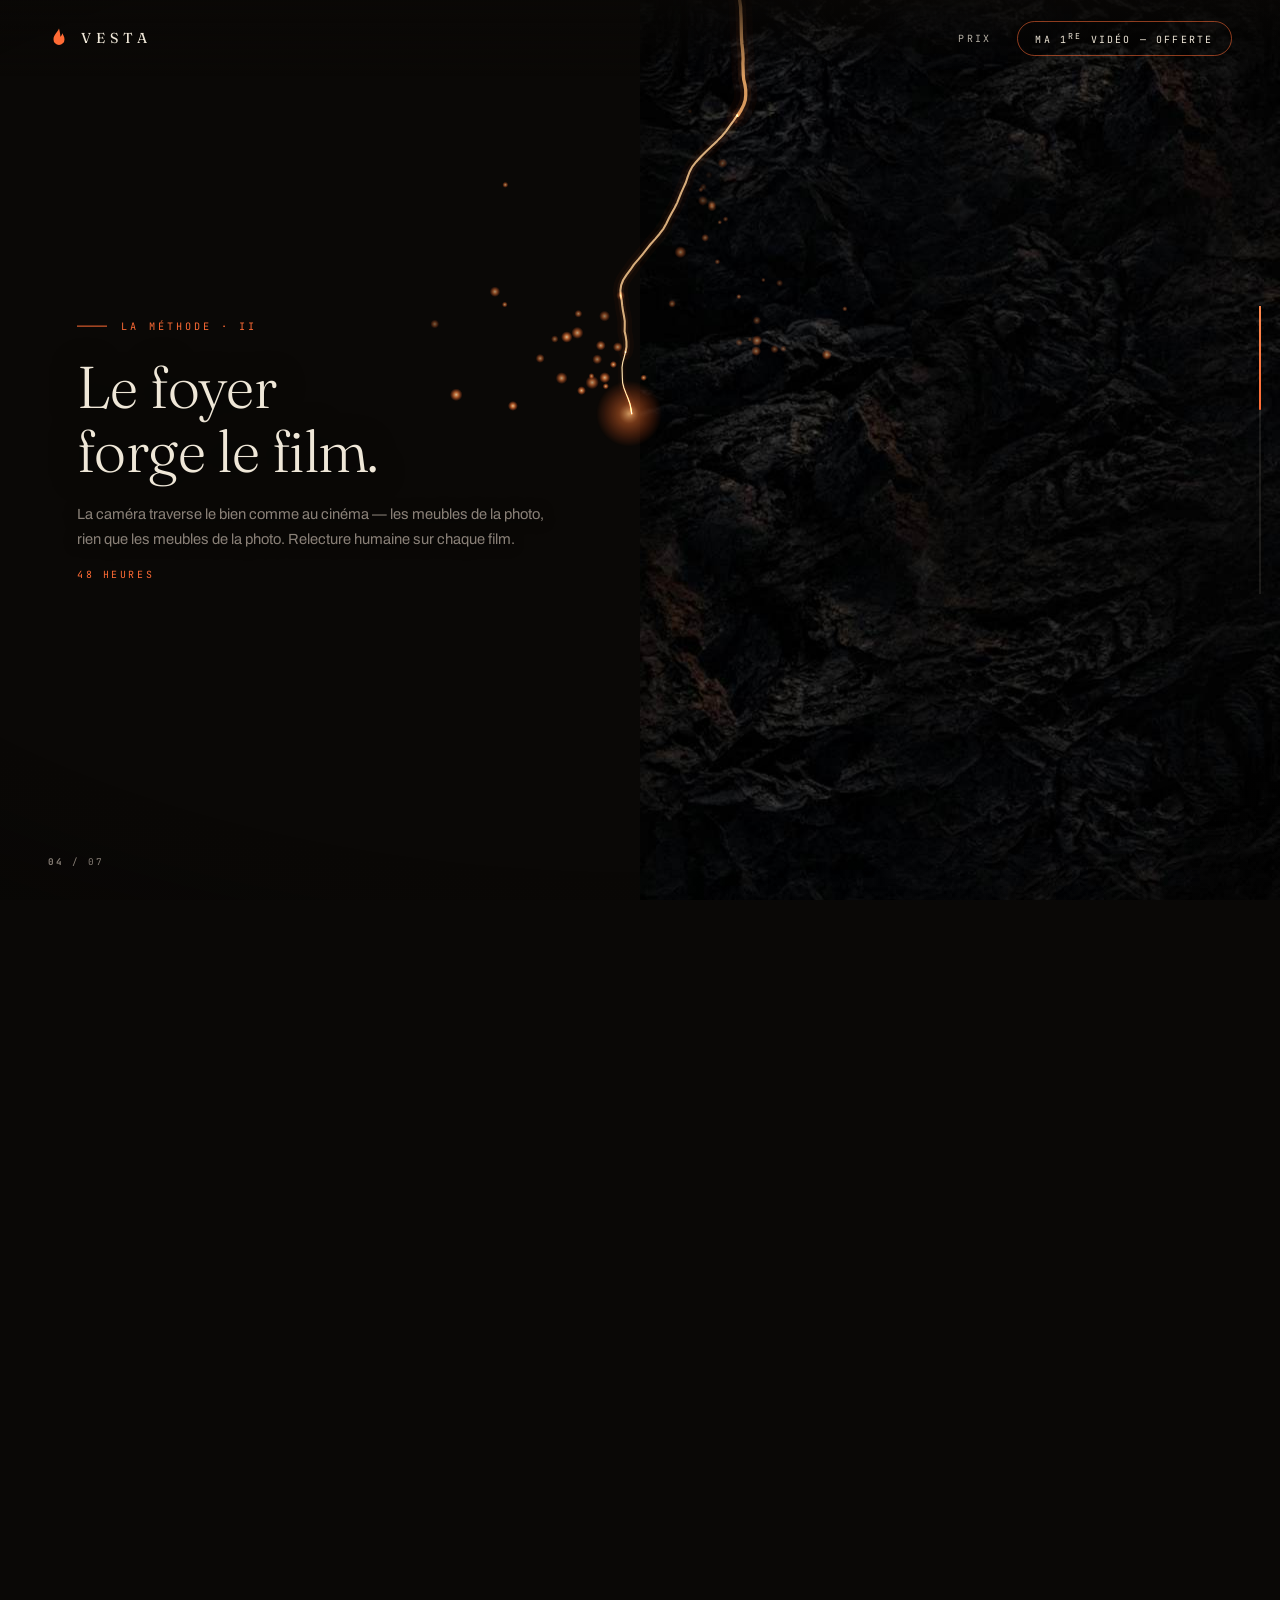
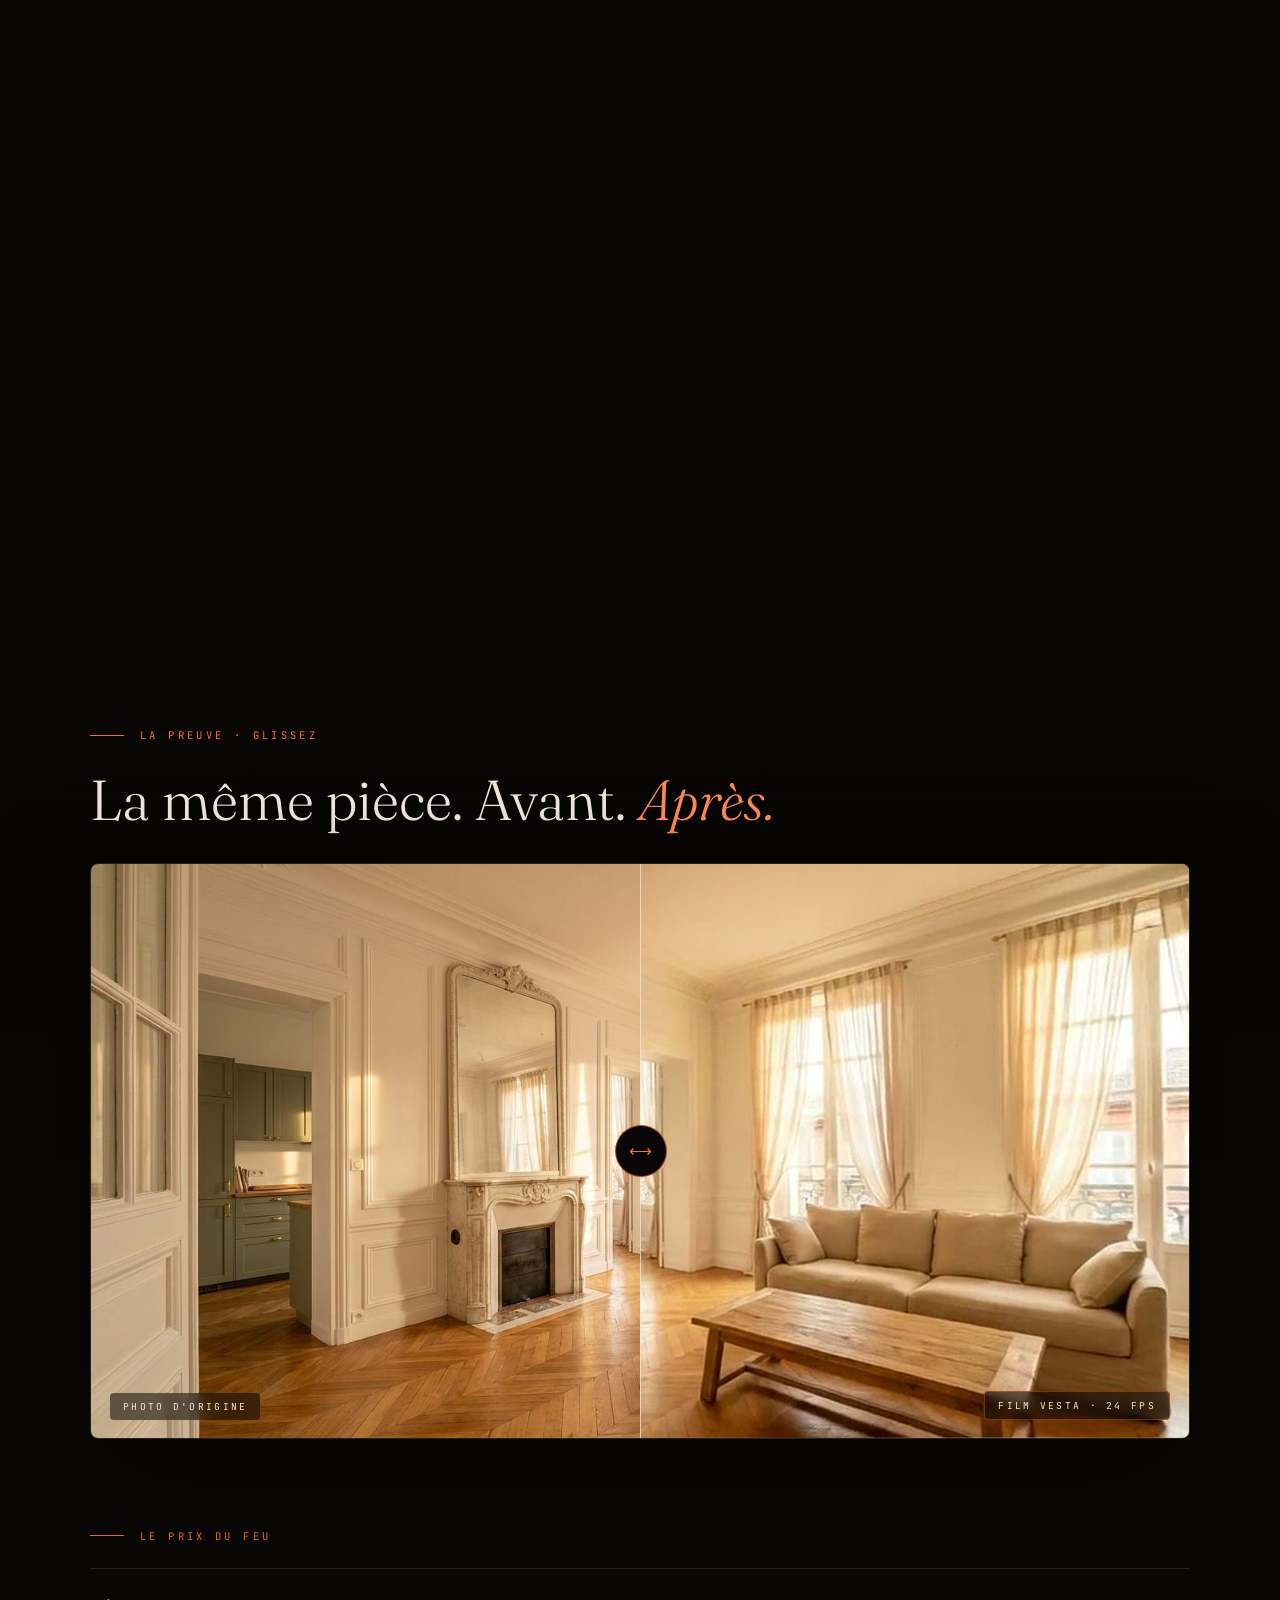
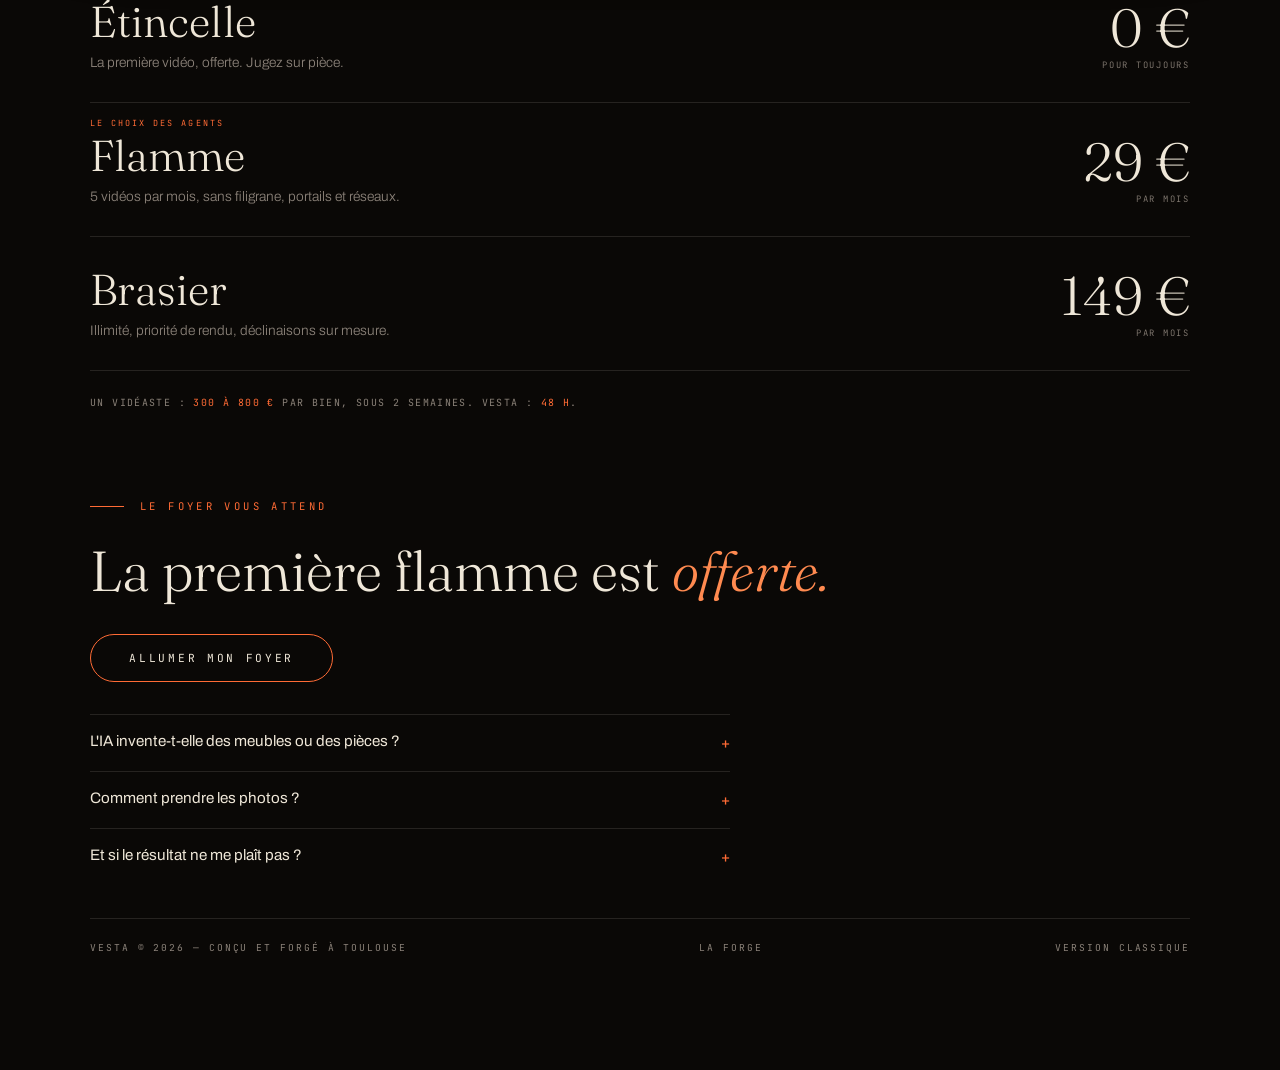
==== v4/index.html @ 904d4880 "V4 - la faille temps reel" ====
<!DOCTYPE html>
<html lang="fr">
<head>
<meta charset="UTF-8">
<meta name="viewport" content="width=device-width, initial-scale=1.0">
<title>Vesta — La faille</title>
<meta name="description" content="Vesta transforme les photos de vos mandats en films cinématiques. Livré en 48 h. Première vidéo offerte.">
<meta name="robots" content="noindex">
<meta name="theme-color" content="#0A0806">
<link rel="icon" href="data:image/svg+xml,%3Csvg xmlns='http://www.w3.org/2000/svg' viewBox='0 0 32 32'%3E%3Cpath d='M16 2C13 9 8 11 8 18a8 8 0 0 0 16 0c0-4-2-6-3-9-1 3-2 4-3 5 0-4-1-8-2-12z' fill='%23FF6B35'/%3E%3C/svg%3E">
<link rel="preload" href="terrain.jpg" as="image">
<link rel="preconnect" href="https://fonts.googleapis.com">
<link rel="preconnect" href="https://fonts.gstatic.com" crossorigin>
<link href="https://fonts.googleapis.com/css2?family=Fraunces:ital,wght@0,300;0,400;1,300;1,400&family=Archivo:wght@400;500&family=JetBrains+Mono:wght@400&display=swap" rel="stylesheet">
<style>
:root{
  --void:#0A0806; --bone:#EFE7D8; --ember:#FF6B35; --ember-hot:#FF8A50;
  --dim:#8A8178; --line:rgba(239,231,216,.12);
  --serif:"Fraunces",serif; --sans:"Archivo",sans-serif; --mono:"JetBrains Mono",monospace;
}
*{margin:0;padding:0;box-sizing:border-box}
body{background:var(--void);color:var(--bone);font-family:var(--sans);overflow-x:hidden}
em{font-style:italic;color:var(--ember-hot)}
.mono{font-family:var(--mono)}
::selection{background:var(--ember);color:var(--void)}
::-webkit-scrollbar{width:8px}
::-webkit-scrollbar-track{background:#0c0a08}
::-webkit-scrollbar-thumb{background:#2a211a;border-radius:99px}
::-webkit-scrollbar-thumb:hover{background:var(--ember)}
:focus-visible{outline:1.5px solid var(--ember);outline-offset:3px}

/* grain + vignette */
body::after{content:"";position:fixed;inset:-60px;z-index:88;pointer-events:none;
  background-image:url("data:image/svg+xml,%3Csvg xmlns='http://www.w3.org/2000/svg' width='240' height='240'%3E%3Cfilter id='n'%3E%3CfeTurbulence type='fractalNoise' baseFrequency='.85' numOctaves='2'/%3E%3CfeColorMatrix type='saturate' values='0'/%3E%3C/filter%3E%3Crect width='240' height='240' filter='url(%23n)' opacity='.5'/%3E%3C/svg%3E");
  opacity:.05;mix-blend-mode:soft-light;animation:grain 1.1s steps(4) infinite}
@keyframes grain{0%{transform:translate(0,0)}25%{transform:translate(-24px,14px)}
  50%{transform:translate(16px,-20px)}75%{transform:translate(-12px,-8px)}100%{transform:translate(0,0)}}
body::before{content:"";position:fixed;inset:0;z-index:87;pointer-events:none;
  background:radial-gradient(130% 96% at 50% 44%, transparent 55%, rgba(4,3,3,.72) 100%)}

/* ============ PRÉLOADER LÉGER ============ */
#voile{position:fixed;inset:0;z-index:600;background:var(--void);
  display:flex;align-items:center;justify-content:center;
  transition:opacity .9s ease;font-family:var(--mono);font-size:.62rem;
  letter-spacing:.4em;color:var(--dim)}
#voile.parti{opacity:0;pointer-events:none}

/* ============ LES COUCHES DU MONDE ============ */
#terre{position:fixed;inset:0;z-index:0;overflow:hidden}
#terre img{position:absolute;left:50%;top:0;transform:translateX(-50%);
  width:max(100vw,68vh);height:auto;will-change:transform;user-select:none;pointer-events:none}
#faille{position:fixed;inset:0;z-index:1;width:100vw;height:100vh;pointer-events:none}
#piste{height:780vh;position:relative;z-index:2}

/* ============ CHROME ============ */
header{position:fixed;inset:0 0 auto;z-index:100;display:flex;justify-content:space-between;
  align-items:center;padding:1.3rem clamp(1.4rem,4vw,3rem);
  background:linear-gradient(rgba(10,8,6,.72), transparent)}
.marque{display:flex;align-items:center;gap:.7rem;text-decoration:none;color:var(--bone)}
.marque svg{width:22px;height:22px}
.marque b{font-family:var(--serif);font-weight:400;letter-spacing:.34em;font-size:.9rem}
header nav{display:flex;gap:1.6rem;align-items:center}
header nav a{font-family:var(--mono);font-size:.62rem;letter-spacing:.22em;color:var(--bone);
  text-decoration:none;text-transform:uppercase;opacity:.75;transition:opacity .3s}
header nav a:hover{opacity:1}
header nav a.cta{border:1px solid rgba(255,107,53,.55);border-radius:999px;padding:.55rem 1.1rem;opacity:1}
#chapitre{position:fixed;left:clamp(1.4rem,4vw,3rem);bottom:2rem;z-index:90;
  display:flex;flex-direction:column;gap:.4rem;pointer-events:none}
#chapitre .mot{font-family:var(--mono);font-size:.62rem;letter-spacing:.34em;color:var(--ember);
  text-transform:uppercase;transition:opacity .3s,transform .3s}
#chapitre .mot.chg{opacity:0;transform:translateY(6px)}
#chapitre .idx{font-family:var(--mono);font-size:.58rem;letter-spacing:.22em;color:var(--dim)}
#rail{position:fixed;right:1.2rem;top:50%;transform:translateY(-50%);z-index:90;
  width:2px;height:32vh;background:rgba(239,231,216,.1)}
#rail i{position:absolute;inset:0;background:linear-gradient(#FF8A50,var(--ember));
  transform:scaleY(0);transform-origin:top;display:block}
#cue{position:fixed;left:50%;top:50%;z-index:60;transform:translate(-50%,-50%);
  display:flex;flex-direction:column;align-items:center;gap:.8rem;pointer-events:none;
  transition:opacity .5s ease}
#cue .lbl{font-family:var(--mono);font-size:.72rem;letter-spacing:.38em;color:var(--bone);
  text-shadow:0 2px 18px rgba(0,0,0,.9), 0 0 40px rgba(255,107,53,.25)}
#cue i{width:13px;height:13px;border-right:1.5px solid var(--ember);border-bottom:1.5px solid var(--ember);
  transform:rotate(45deg);animation:cuefall 1.7s cubic-bezier(.45,0,.25,1) infinite}
#cue i:nth-child(3){animation-delay:.18s;opacity:.55}
@keyframes cuefall{0%{transform:rotate(45deg) translate(-6px,-6px);opacity:0}
  35%{opacity:1}100%{transform:rotate(45deg) translate(5px,5px);opacity:0}}
@media (max-width:720px){#rail{display:none}body::after{display:none}}

/* ============ LES CHAPITRES : blocs fixes le long de la faille ============ */
.chap{position:fixed;top:50%;z-index:20;transform:translateY(-50%);
  max-width:min(86vw,480px);opacity:0;pointer-events:none;will-change:opacity,transform}
.chap.g{left:clamp(1.4rem,6vw,7rem)}
.chap.d{right:clamp(1.4rem,6vw,7rem);text-align:right}
.chap .slate{font-family:var(--mono);font-size:.64rem;letter-spacing:.3em;color:var(--ember);
  text-transform:uppercase;display:flex;align-items:center;gap:.9rem;margin-bottom:1.4rem}
.chap .slate::before{content:"";width:30px;height:1px;background:var(--ember)}
.chap.d .slate{justify-content:flex-end}
.chap.d .slate::before{order:2}
.chap h2{font-family:var(--serif);font-weight:300;line-height:1.08;
  font-size:clamp(1.9rem,4.6vw,3.9rem);letter-spacing:-.01em;
  text-shadow:0 2px 30px rgba(0,0,0,.85)}
.chap p{color:var(--dim);line-height:1.7;margin-top:1.2rem;font-size:clamp(.92rem,1.1vw,1.05rem);
  text-shadow:0 1px 14px rgba(0,0,0,.9)}
.chap .mn{display:inline-block;margin-top:1rem;font-family:var(--mono);font-size:.62rem;
  letter-spacing:.26em;color:var(--ember)}
.chap .lienx{display:inline-flex;align-items:center;gap:.8rem;margin-top:1.6rem;
  pointer-events:auto;text-decoration:none;font-family:var(--mono);font-size:.66rem;
  letter-spacing:.24em;text-transform:uppercase;color:var(--bone);position:relative}
.chap .lienx::after{content:"";position:absolute;left:0;bottom:-6px;height:1px;width:100%;
  background:var(--ember);transform:scaleX(.35);transform-origin:left;transition:transform .4s}
.chap .lienx:hover::after{transform:scaleX(1)}
.chap .lienx i{font-style:normal;color:var(--ember)}

/* ============ APRÈS LA FAILLE : preuve, offres, foyer ============ */
#apres{position:relative;z-index:3;background:linear-gradient(transparent, rgba(8,6,4,.94) 14%, #0A0806 30%);
  padding:clamp(5rem,12vh,8rem) clamp(1.4rem,6vw,6rem) 0}
#apres .bloc{max-width:1100px;margin:0 auto clamp(4rem,10vh,7rem)}
#apres h2{font-family:var(--serif);font-weight:300;font-size:clamp(1.9rem,4.4vw,3.6rem);line-height:1.12}
#apres .slate{font-family:var(--mono);font-size:.66rem;letter-spacing:.32em;color:var(--ember);
  text-transform:uppercase;display:flex;align-items:center;gap:1rem;margin-bottom:1.6rem}
#apres .slate::before{content:"";width:34px;height:1px;background:var(--ember)}
.cadreur{position:relative;margin-top:2rem;height:min(64vh,640px);overflow:hidden;
  border:1px solid var(--line);border-radius:8px;box-shadow:0 40px 110px rgba(0,0,0,.55)}
.cadreur img,.cadreur video{position:absolute;inset:0;width:100%;height:100%;object-fit:cover}
.cadreur .apres-c{position:absolute;inset:0;clip-path:inset(0 0 0 var(--cx,50%))}
.cadreur .manche{position:absolute;top:0;bottom:0;left:var(--cx,50%);width:1px;
  background:rgba(239,231,216,.75);z-index:5}
.cadreur .manche::after{content:"⟷";position:absolute;top:50%;left:50%;transform:translate(-50%,-50%);
  width:50px;height:50px;border-radius:50%;background:var(--void);
  border:1px solid rgba(255,107,53,.6);color:var(--ember);
  display:flex;align-items:center;justify-content:center;font-size:1rem}
.cadreur .tag{position:absolute;bottom:1.1rem;font-family:var(--mono);font-size:.6rem;
  letter-spacing:.24em;color:var(--bone);background:rgba(10,8,6,.55);backdrop-filter:blur(6px);
  padding:.45rem .8rem;border-radius:4px;z-index:4}
.cadreur .tag.g{left:1.2rem}
.cadreur .tag.d{right:1.2rem;border:1px solid rgba(255,107,53,.35)}
.offre{display:grid;grid-template-columns:1fr auto;gap:.6rem 2.5rem;align-items:center;
  padding:1.8rem 0;border-bottom:1px solid var(--line);text-decoration:none;color:inherit;
  position:relative;transition:padding .4s cubic-bezier(.2,.8,.2,1)}
.offre:first-of-type{border-top:1px solid var(--line)}
.offre::before{content:"";position:absolute;left:0;right:0;bottom:-1px;height:1px;
  background:var(--ember);transform:scaleX(0);transform-origin:left;transition:transform .5s cubic-bezier(.2,.8,.2,1)}
.offre:hover::before{transform:scaleX(1)}
.offre:hover{padding-left:1.1rem}
.offre .nom{font-family:var(--serif);font-weight:300;font-size:clamp(1.5rem,3.4vw,2.7rem);line-height:1.1}
.offre .nom small{display:block;font-family:var(--sans);font-size:.86rem;color:var(--dim);margin-top:.4rem;max-width:52ch;line-height:1.55}
.offre .prix{font-family:var(--serif);font-weight:300;font-size:clamp(1.8rem,4.2vw,3.4rem);
  font-variant-numeric:tabular-nums;text-align:right;line-height:1}
.offre .prix small{display:block;font-family:var(--mono);font-size:.55rem;letter-spacing:.2em;color:var(--dim);margin-top:.4rem}
.offre .badge{position:absolute;top:.9rem;left:0;font-family:var(--mono);font-size:.53rem;
  letter-spacing:.24em;color:var(--ember)}
.ancrage{margin-top:1.6rem;font-family:var(--mono);font-size:.62rem;letter-spacing:.14em;color:var(--dim)}
.ancrage b{color:var(--ember);font-weight:400}
.btn{display:inline-block;margin-top:2rem;padding:1rem 2.4rem;border-radius:999px;
  border:1px solid var(--ember);color:var(--bone);text-decoration:none;
  font-family:var(--mono);font-size:.7rem;letter-spacing:.24em;text-transform:uppercase;
  transition:box-shadow .35s,transform .35s}
.btn:hover{box-shadow:0 8px 40px rgba(255,107,53,.3);transform:translateY(-2px)}
.questions{max-width:640px;margin-top:2rem}
.questions details{border-top:1px solid var(--line);padding:1.1rem 0}
.questions summary{list-style:none;font-size:.95rem;display:flex;justify-content:space-between;gap:1rem;cursor:pointer}
.questions summary::-webkit-details-marker{display:none}
.questions summary::after{content:"+";color:var(--ember);font-family:var(--mono)}
.questions details[open] summary::after{content:"−"}
.questions details p{color:var(--dim);line-height:1.7;padding:.9rem 0 .4rem;font-size:.92rem;max-width:56ch}
footer{display:flex;flex-wrap:wrap;gap:1rem;justify-content:space-between;
  border-top:1px solid var(--line);margin-top:2rem;
  padding:1.4rem 0 1.6rem;font-family:var(--mono);font-size:.6rem;letter-spacing:.2em;color:var(--dim)}
footer a{color:var(--dim);text-decoration:none}
footer a:hover{color:var(--ember)}

@media (prefers-reduced-motion: reduce){
  body::after{animation:none}
  #cue{display:none}
}
</style>
</head>
<body>
<noscript><p style="padding:2rem;font-family:sans-serif">Vesta est une expérience interactive — activez JavaScript. La première vidéo est offerte.</p></noscript>

<div id="voile">LE FOYER S'ÉVEILLE</div>

<!-- le monde : terrain photoréaliste + faille temps réel -->
<div id="terre" aria-hidden="true"><img id="carte" src="terrain.jpg" alt=""></div>
<canvas id="faille" aria-hidden="true"></canvas>

<header>
  <a class="marque" href="#haut">
    <svg viewBox="0 0 32 32" aria-hidden="true"><path d="M16 2C13 9 8 11 8 18a8 8 0 0 0 16 0c0-4-2-6-3-9-1 3-2 4-3 5 0-4-1-8-2-12z" fill="#FF6B35"/></svg>
    <b>VESTA</b>
  </a>
  <nav>
    <a href="#apres">Prix</a>
    <a class="cta" href="#foyer">Ma 1<sup>re</sup> vidéo — offerte</a>
  </nav>
</header>
<div id="chapitre" aria-hidden="true">
  <span class="mot" id="chapMot">L'étincelle</span>
  <span class="idx"><b id="chapIdx">01</b> / 07</span>
</div>
<div id="rail" aria-hidden="true"><i id="railFill"></i></div>
<div id="cue" aria-hidden="true">
  <span class="lbl">SCROLLEZ — OUVREZ LA FAILLE</span>
  <i></i><i></i>
</div>

<!-- ============ LES 7 CHAPITRES, au fil de la faille ============ -->
<div class="chap g" id="ch1">
  <span class="slate">Vidéos immobilières par IA</span>
  <h2>Vos annonces ont des photos.<br><em>Vos concurrents ont des films.</em></h2>
  <p>Vesta transforme les photos de vos mandats en films cinématiques.
  Livré en 48 h. Sans drone, sans vidéaste.</p>
</div>
<div class="chap d" id="ch2">
  <span class="slate">La méthode · I</span>
  <h2>Vous envoyez<br>les photos.</h2>
  <p>Une par pièce, depuis l'entrée, portes ouvertes sur le parcours.
  Notre fiche de prise de vue tient en trois règles.</p>
  <span class="mn">5 MINUTES</span>
</div>
<div class="chap g" id="ch3">
  <span class="slate">La méthode · II</span>
  <h2>Le foyer<br>forge le film.</h2>
  <p>La caméra traverse le bien comme au cinéma — les meubles de la photo,
  rien que les meubles de la photo. Relecture humaine sur chaque film.</p>
  <span class="mn">48 HEURES</span>
</div>
<div class="chap d" id="ch4">
  <span class="slate">La méthode · III</span>
  <h2>Vous diffusez<br>partout.</h2>
  <p>16:9 pour les portails, vertical pour vos réseaux.
  Un lien, toutes les déclinaisons.</p>
  <span class="mn">1 LIEN</span>
</div>
<div class="chap g" id="ch5">
  <span class="slate">La promesse</span>
  <h2>Chaque plan démarre de votre photo.<br><em>Pixel pour pixel.</em></h2>
  <p>Le modèle n'anime que le mouvement de caméra —
  il n'invente ni meubles, ni pièces, ni lumière.</p>
</div>
<div class="chap d" id="ch6">
  <span class="slate">Le prix du feu</span>
  <h2>Le prix<br>d'un <em>déjeuner.</em></h2>
  <p>Première vidéo offerte, puis 29 € par mois pour 5 films.
  Un vidéaste facture 300 à 800 € par bien.</p>
  <a class="lienx" href="#apres">Voir les offres <i>→</i></a>
</div>
<div class="chap g" id="ch7">
  <span class="slate">Le foyer vous attend</span>
  <h2>La première flamme<br>est <em>offerte.</em></h2>
  <p>Envoyez les photos d'un bien de votre vitrine.
  Film sous 48 h, relu par un œil humain. Jugez sur pièce.</p>
  <a class="lienx" href="#foyer">Allumer mon foyer <i>→</i></a>
</div>

<!-- la piste : la timeline invisible -->
<div id="piste" aria-hidden="true"></div>

<!-- ============ APRÈS LA FAILLE ============ -->
<section id="apres">
  <div class="bloc">
    <span class="slate">La preuve · Glissez</span>
    <h2>La même pièce. Avant. <em>Après.</em></h2>
    <div class="cadreur" id="cadreur" role="slider" tabindex="0"
         aria-label="Comparateur photo d'origine et film généré" aria-valuemin="0" aria-valuemax="100" aria-valuenow="50">
      <img src="../compare_avant.jpg" alt="Photo d'origine du bien" loading="lazy" decoding="async">
      <div class="apres-c">
        <video id="cmpVideo" poster="../compare_apres.jpg" muted loop playsinline preload="metadata"
               aria-label="Film généré par Vesta"><source src="../preuve.mp4" type="video/mp4"></video>
      </div>
      <span class="manche" aria-hidden="true"></span>
      <span class="tag g">PHOTO D'ORIGINE</span>
      <span class="tag d">FILM VESTA · 24 FPS</span>
    </div>
  </div>

  <div class="bloc">
    <span class="slate">Le prix du feu</span>
    <a class="offre" href="#foyer">
      <div class="nom">Étincelle<small>La première vidéo, offerte. Jugez sur pièce.</small></div>
      <div class="prix">0&nbsp;€<small>POUR TOUJOURS</small></div>
    </a>
    <a class="offre" href="#foyer">
      <span class="badge">LE CHOIX DES AGENTS</span>
      <div class="nom">Flamme<small>5 vidéos par mois, sans filigrane, portails et réseaux.</small></div>
      <div class="prix">29&nbsp;€<small>PAR MOIS</small></div>
    </a>
    <a class="offre" href="#foyer">
      <div class="nom">Brasier<small>Illimité, priorité de rendu, déclinaisons sur mesure.</small></div>
      <div class="prix">149&nbsp;€<small>PAR MOIS</small></div>
    </a>
    <p class="ancrage">UN VIDÉASTE : <b>300 À 800 €</b> PAR BIEN, SOUS 2 SEMAINES. VESTA : <b>48 H</b>.</p>
  </div>

  <div class="bloc" id="foyer">
    <span class="slate">Le foyer vous attend</span>
    <h2>La première flamme est <em>offerte.</em></h2>
    <a class="btn" href="mailto:contact@vesta.example?subject=Ma%20premi%C3%A8re%20vid%C3%A9o%20offerte">Allumer mon foyer</a>
    <div class="questions">
      <details>
        <summary>L'IA invente-t-elle des meubles ou des pièces ?</summary>
        <p>Non — c'est le cœur de notre méthode. Chaque plan démarre de votre photo, pixel pour pixel :
        le modèle n'anime que le mouvement de caméra. Et chaque film passe une relecture humaine avant livraison.</p>
      </details>
      <details>
        <summary>Comment prendre les photos ?</summary>
        <p>Trois règles : chaque pièce depuis son entrée, dans le sens de la visite ; portes ouvertes
        sur les pièces à montrer ; hors du champ des miroirs. La fiche complète est remise à l'inscription.</p>
      </details>
      <details>
        <summary>Et si le résultat ne me plaît pas ?</summary>
        <p>La première vidéo est offerte, sans carte bancaire : le seul risque est d'avoir un film en plus.
        Sur abonnement, chaque vidéo peut être régénérée avec vos retours.</p>
      </details>
    </div>
    <footer>
      <span>VESTA © 2026 — CONÇU ET FORGÉ À TOULOUSE</span>
      <a href="../demo.html">LA FORGE</a>
      <a href="../">VERSION CLASSIQUE</a>
    </footer>
  </div>
</section>
<script>
/* =====================================================================
   LA FAILLE — moteur temps réel
   Le scroll est la timeline : la pointe de la fracture avance exactement
   à la vitesse du doigt ; le terrain (photo) panne pour garder la pointe
   au centre ; la lave vit ; les braises réagissent à la vélocité.
   ===================================================================== */
(function () {
  "use strict";
  var reduceMotion = matchMedia("(prefers-reduced-motion: reduce)").matches;
  var lerp = function (a, b, t) { return a + (b - a) * t; };
  var clamp = function (v, a, b) { return Math.max(a, Math.min(b, v)); };
  var smooth = function (t) { return t * t * (3 - 2 * t); };

  /* ---------- bruit 1D déterministe (le tracé est figé, comme un film) ---------- */
  function hash(n) {
    var x = Math.sin(n * 127.1 + 311.7) * 43758.5453;
    return x - Math.floor(x);
  }
  function bruit(x) {
    var i = Math.floor(x), f = x - i;
    var u = f * f * (3 - 2 * f);
    return lerp(hash(i), hash(i + 1), u) * 2 - 1;
  }
  function fractal(x) {
    return bruit(x) * 0.6 + bruit(x * 2.7 + 13.7) * 0.28 + bruit(x * 6.1 + 47.2) * 0.12;
  }

  /* ---------- le monde ---------- */
  var carte = document.getElementById("carte");
  var terre = document.getElementById("terre");
  var cv = document.getElementById("faille");
  var ctx = cv.getContext("2d");
  var piste = document.getElementById("piste");
  var DPR = Math.min(devicePixelRatio || 1, 1.5);
  var VW = 0, VH = 0, terH = 0, terW = 0, terX = 0;

  function taille() {
    VW = innerWidth; VH = innerHeight;
    cv.width = VW * DPR; cv.height = VH * DPR;
    cv.style.width = VW + "px"; cv.style.height = VH + "px";
    ctx.setTransform(DPR, 0, 0, DPR, 0, 0);
    terW = Math.max(VW, VH * 0.68);
    terH = terW * (7200 / 1280);
    terX = (VW - terW) / 2;
    carte.style.width = terW + "px";
  }
  taille();
  addEventListener("resize", taille);

  /* ---------- LE TRACÉ DE LA FAILLE (espace terrain, u/v dans [0,1]) ---------- */
  var N = 1400;
  var chemin = [];          // {u, v, j}  j = irrégularité locale
  for (var i = 0; i <= N; i++) {
    var v = i / N;
    var u = 0.5
      + Math.sin(v * 9.0) * 0.11
      + Math.sin(v * 21.0 + 1.7) * 0.05
      + fractal(v * 40.0) * 0.035;
    chemin.push({ u: u, v: v, j: fractal(v * 160.0) });
  }
  /* branches : ancrées le long du chemin, chacune son petit tracé */
  var branches = [];
  for (var b = 0; b < 30; b++) {
    var av = 0.06 + 0.9 * hash(b * 7.3);
    var idx = Math.round(av * N);
    var dir = hash(b * 3.1) > 0.5 ? 1 : -1;
    var lon = 0.02 + hash(b * 11.7) * 0.045;         // longueur en v
    var pts = [];
    var steps = 26;
    for (var s = 0; s <= steps; s++) {
      var t = s / steps;
      pts.push({
        u: chemin[idx].u + dir * t * (0.05 + hash(b * 5.9) * 0.1) + fractal(b * 31 + t * 26) * 0.02 * t,
        v: av + t * lon * 0.55 + fractal(b * 17 + t * 19) * 0.008,
      });
    }
    branches.push({ av: av, pts: pts, w: 0.35 + hash(b * 13.3) * 0.35 });
  }

  /* ---------- sprites pré-rendus (zéro shadowBlur en boucle) ---------- */
  function sprite(taillePx, stops) {
    var c = document.createElement("canvas");
    c.width = c.height = taillePx;
    var g = c.getContext("2d");
    var grad = g.createRadialGradient(taillePx / 2, taillePx / 2, 0, taillePx / 2, taillePx / 2, taillePx / 2);
    stops.forEach(function (s) { grad.addColorStop(s[0], s[1]); });
    g.fillStyle = grad;
    g.fillRect(0, 0, taillePx, taillePx);
    return c;
  }
  var spGlow = sprite(128, [[0, "rgba(255,190,120,.9)"], [0.3, "rgba(255,120,50,.5)"], [1, "rgba(255,80,20,0)"]]);
  var spEmber = sprite(48, [[0, "rgba(255,225,175,1)"], [0.35, "rgba(255,140,70,.85)"], [1, "rgba(255,90,30,0)"]]);

  /* ---------- braises (réactives à la vélocité) ---------- */
  var EMB_MAX = 170;
  var embers = [];
  function emitEmber(x, y, force) {
    if (embers.length >= EMB_MAX) embers.shift();
    embers.push({
      x: x + (Math.random() - 0.5) * 14,
      y: y + (Math.random() - 0.5) * 8,
      vx: (Math.random() - 0.5) * (18 + force * 50),
      vy: -(22 + Math.random() * 44) * (1 + force * 1.6),
      r: 2 + Math.random() * 3.5,
      vie: 1,
      dur: 1.4 + Math.random() * 1.8,
      ph: Math.random() * 6.28,
    });
  }

  /* ---------- progression + vélocité ---------- */
  var p = 0, pS = 0, vel = 0, lastP = 0;
  function calcP() {
    var r = piste.getBoundingClientRect();
    var total = r.height - VH;
    p = total > 0 ? clamp(-r.top / total, 0, 1) : 0;
  }
  addEventListener("scroll", calcP, { passive: true });
  calcP();

  /* ---------- conversion terrain -> écran ---------- */
  var offsetY = 0;
  function versEcran(u, v) {
    return { x: terX + u * terW, y: v * terH - offsetY };
  }

  /* ---------- rendu de la faille ---------- */
  var TIP_SCREEN = 0.46;     // la pointe vit à 46 % de l'écran
  var DEB = 0.035, FIN = 0.965;

  function dessine(t, dt) {
    ctx.clearRect(0, 0, VW, VH);
    var tipV = lerp(DEB, FIN, pS);
    /* la caméra verrouille la pointe */
    offsetY = clamp(tipV * terH - VH * TIP_SCREEN, 0, Math.max(0, terH - VH));
    carte.style.transform = "translateY(" + (-offsetY).toFixed(1) + "px)";

    var boost = clamp(vel * 26, 0, 1);           // 0 = repos, 1 = scroll rapide
    ctx.globalCompositeOperation = "lighter";

    /* -- la fissure principale : trois passes (halo, corps, cœur) -- */
    var iTip = Math.min(N, Math.floor(tipV * N));
    var passes = [
      { wMul: 7.0, alpha: 0.05, col: "#ff5a20" },
      { wMul: 3.2, alpha: 0.1, col: "#ff7a30" },
      { wMul: 1.0, alpha: 1.0, col: null },      // cœur : couleur par bandes d'âge
    ];
    for (var pa = 0; pa < passes.length; pa++) {
      var P2 = passes[pa];
      ctx.lineCap = "round";
      ctx.lineJoin = "round";
      var seg = 0;
      while (seg < iTip) {
        var fin = Math.min(iTip, seg + 46);
        var vm = chemin[(seg + fin) >> 1].v;
        var age = clamp((tipV - vm) * 9, 0, 1);                 // 0 pointe -> 1 ancien
        var scint = 0.82 + 0.18 * Math.sin(t * 2.6 + vm * 90) + boost * 0.25;
        var largeur = (0.9 + age * 5.2) * (1 + fractal(vm * 70) * 0.25);
        ctx.beginPath();
        var deb = true;
        for (var k = seg; k <= fin; k++) {
          var pt = versEcran(chemin[k].u + chemin[k].j * 0.004 * (1 - age), chemin[k].v);
          if (pt.y < -80 || pt.y > VH + 80) { deb = true; continue; }
          if (deb) { ctx.moveTo(pt.x, pt.y); deb = false; }
          else ctx.lineTo(pt.x, pt.y);
        }
        if (P2.col) {
          ctx.strokeStyle = P2.col;
          ctx.globalAlpha = P2.alpha * scint * (0.5 + age * 0.5);
        } else {
          /* cœur : blanc-or à la pointe, orange braise en amont, lave qui respire */
          var chaud = 1 - age;
          var rr = 255, gg = Math.round(150 + chaud * 90), bb = Math.round(60 + chaud * 130);
          ctx.strokeStyle = "rgb(" + rr + "," + gg + "," + bb + ")";
          ctx.globalAlpha = (0.55 + 0.45 * chaud) * scint;
        }
        ctx.lineWidth = largeur * P2.wMul;
        ctx.stroke();
        seg = fin;
      }
    }

    /* -- les branches : chacune se révèle quand la pointe passe son ancre -- */
    for (var bi = 0; bi < branches.length; bi++) {
      var br = branches[bi];
      var prog = clamp((tipV - br.av) / 0.045, 0, 1);
      if (prog <= 0) continue;
      var nb = Math.max(2, Math.floor(br.pts.length * smooth(prog)));
      ctx.beginPath();
      var d0 = true;
      for (var k2 = 0; k2 < nb; k2++) {
        var pt2 = versEcran(br.pts[k2].u, br.pts[k2].v);
        if (pt2.y < -60 || pt2.y > VH + 60) { d0 = true; continue; }
        if (d0) { ctx.moveTo(pt2.x, pt2.y); d0 = false; }
        else ctx.lineTo(pt2.x, pt2.y);
      }
      var sc2 = 0.7 + 0.3 * Math.sin(t * 3.1 + bi * 2.2);
      ctx.strokeStyle = "#ff8a3c";
      ctx.globalAlpha = 0.55 * sc2 * prog;
      ctx.lineWidth = 1.5 * br.w * (0.6 + prog);
      ctx.stroke();
      ctx.strokeStyle = "#ffd9a0";
      ctx.globalAlpha = 0.35 * sc2 * prog;
      ctx.lineWidth = 0.7 * br.w;
      ctx.stroke();
    }

    /* -- la pointe : le front vivant -- */
    var tip = versEcran(chemin[iTip].u, chemin[iTip].v);
    var pulse = 0.8 + 0.2 * Math.sin(t * 5.2) + boost * 0.8;
    var gs = 46 * pulse;
    ctx.globalAlpha = 0.85;
    ctx.drawImage(spGlow, tip.x - gs / 2, tip.y - gs / 2, gs, gs);
    ctx.globalAlpha = 1;

    /* -- braises : émission à la pointe, dopée par la vélocité -- */
    if (!reduceMotion) {
      var taux = (1.4 + boost * 26) * dt;
      for (var e = 0; e < taux; e++) {
        if (Math.random() < taux - e || e < Math.floor(taux)) emitEmber(tip.x, tip.y, boost);
      }
      if (Math.random() < 0.5 + boost) {
        var vr = DEB + Math.random() * Math.max(0.001, tipV - DEB);
        var ir = Math.floor(vr * N);
        var ptr = versEcran(chemin[ir].u, chemin[ir].v);
        if (ptr.y > -20 && ptr.y < VH + 20) emitEmber(ptr.x, ptr.y, boost * 0.4);
      }
      for (var ei = embers.length - 1; ei >= 0; ei--) {
        var em = embers[ei];
        em.vie -= dt / em.dur;
        if (em.vie <= 0) { embers.splice(ei, 1); continue; }
        em.x += (em.vx + Math.sin(t * 2 + em.ph) * 9) * dt;
        em.y += em.vy * dt;
        em.vy *= Math.pow(0.6, dt);
        var s2 = em.r * 3 * (0.4 + em.vie * 0.6);
        ctx.globalAlpha = em.vie * 0.9;
        ctx.drawImage(spEmber, em.x - s2 / 2, em.y - s2 / 2, s2, s2);
      }
      ctx.globalAlpha = 1;
    }
    ctx.globalCompositeOperation = "source-over";
  }

  /* ---------- chapitres ---------- */
  var CHAP = [
    { el: "ch1", a: 0.0, b: 0.12, mot: "L'étincelle" },
    { el: "ch2", a: 0.15, b: 0.27, mot: "La méthode · I" },
    { el: "ch3", a: 0.3, b: 0.42, mot: "La méthode · II" },
    { el: "ch4", a: 0.45, b: 0.57, mot: "La méthode · III" },
    { el: "ch5", a: 0.6, b: 0.72, mot: "La promesse" },
    { el: "ch6", a: 0.75, b: 0.86, mot: "Le prix" },
    { el: "ch7", a: 0.89, b: 1.001, mot: "Le foyer" },
  ];
  CHAP.forEach(function (c) { c.node = document.getElementById(c.el); });
  var chapMot = document.getElementById("chapMot");
  var chapIdx = document.getElementById("chapIdx");
  var railFill = document.getElementById("railFill");
  var cue = document.getElementById("cue");
  var chapCur = -1;
  function fen(x, a, b) {
    if (x <= a || x >= b) return 0;
    var u2 = (x - a) / (b - a);
    return Math.min(smooth(Math.min(1, u2 / 0.24)), smooth(Math.min(1, (1 - u2) / 0.24)));
  }
  function majChapitres(x) {
    for (var i = 0; i < CHAP.length; i++) {
      var c = CHAP[i];
      var o = (i === 0 && x < 0.02) ? 1 : fen(x, c.a, c.b);
      c.node.style.opacity = o.toFixed(3);
      c.node.style.transform = "translateY(calc(-50% + " + ((1 - o) * 14).toFixed(1) + "px))";
      c.node.style.pointerEvents = o > 0.55 ? "auto" : "none";
    }
    var cur = CHAP.length - 1;
    for (var k = 0; k < CHAP.length; k++) { if (x < CHAP[k].b) { cur = k; break; } }
    if (cur !== chapCur) {
      chapCur = cur;
      chapMot.classList.add("chg");
      setTimeout(function () {
        chapMot.textContent = CHAP[chapCur].mot;
        chapIdx.textContent = String(chapCur + 1).padStart(2, "0");
        chapMot.classList.remove("chg");
      }, 180);
    }
    railFill.style.transform = "scaleY(" + x.toFixed(4) + ")";
    if (cue) cue.style.opacity = x > 0.012 ? "0" : "1";
  }

  /* ---------- boucle maîtresse ---------- */
  var last = performance.now();
  function boucle(now) {
    requestAnimationFrame(boucle);
    var dt = Math.min(0.05, (now - last) / 1000);
    last = now;
    var t = now / 1000;
    pS += (p - pS) * (reduceMotion ? 1 : 0.09);
    var dv = Math.abs(pS - lastP) / Math.max(dt, 0.001);
    vel = lerp(vel, dv, 0.12);
    lastP = pS;
    dessine(t, dt);
    majChapitres(pS);
  }
  requestAnimationFrame(boucle);

  /* ---------- préloader ---------- */
  var voile = document.getElementById("voile");
  function pret() { voile.classList.add("parti"); setTimeout(function () { voile.remove(); }, 1200); }
  if (carte.complete) pret();
  else { carte.addEventListener("load", pret); setTimeout(pret, 6000); }

  /* ---------- comparateur ---------- */
  var cadreur = document.getElementById("cadreur");
  if (cadreur) {
    var glisse = false;
    var pose = function (clientX) {
      var r = cadreur.getBoundingClientRect();
      var x = clamp(((clientX - r.left) / r.width) * 100, 2, 98);
      cadreur.style.setProperty("--cx", x + "%");
      cadreur.setAttribute("aria-valuenow", Math.round(x));
    };
    cadreur.addEventListener("pointerdown", function (e) { glisse = true; pose(e.clientX); e.preventDefault(); });
    addEventListener("pointermove", function (e) { if (glisse) pose(e.clientX); }, { passive: true });
    addEventListener("pointerup", function () { glisse = false; });
    cadreur.addEventListener("keydown", function (e) {
      var v = parseFloat(getComputedStyle(cadreur).getPropertyValue("--cx")) || 50;
      if (e.key === "ArrowLeft") cadreur.style.setProperty("--cx", clamp(v - 4, 2, 98) + "%");
      if (e.key === "ArrowRight") cadreur.style.setProperty("--cx", clamp(v + 4, 2, 98) + "%");
    });
    var cvid = document.getElementById("cmpVideo");
    if (cvid && "IntersectionObserver" in window) {
      new IntersectionObserver(function (es) {
        es.forEach(function (en) {
          if (en.isIntersecting) { cvid.play().catch(function () {}); } else { cvid.pause(); }
        });
      }, { threshold: 0.3 }).observe(cvid);
    }
  }
})();
</script>
</body>
</html>
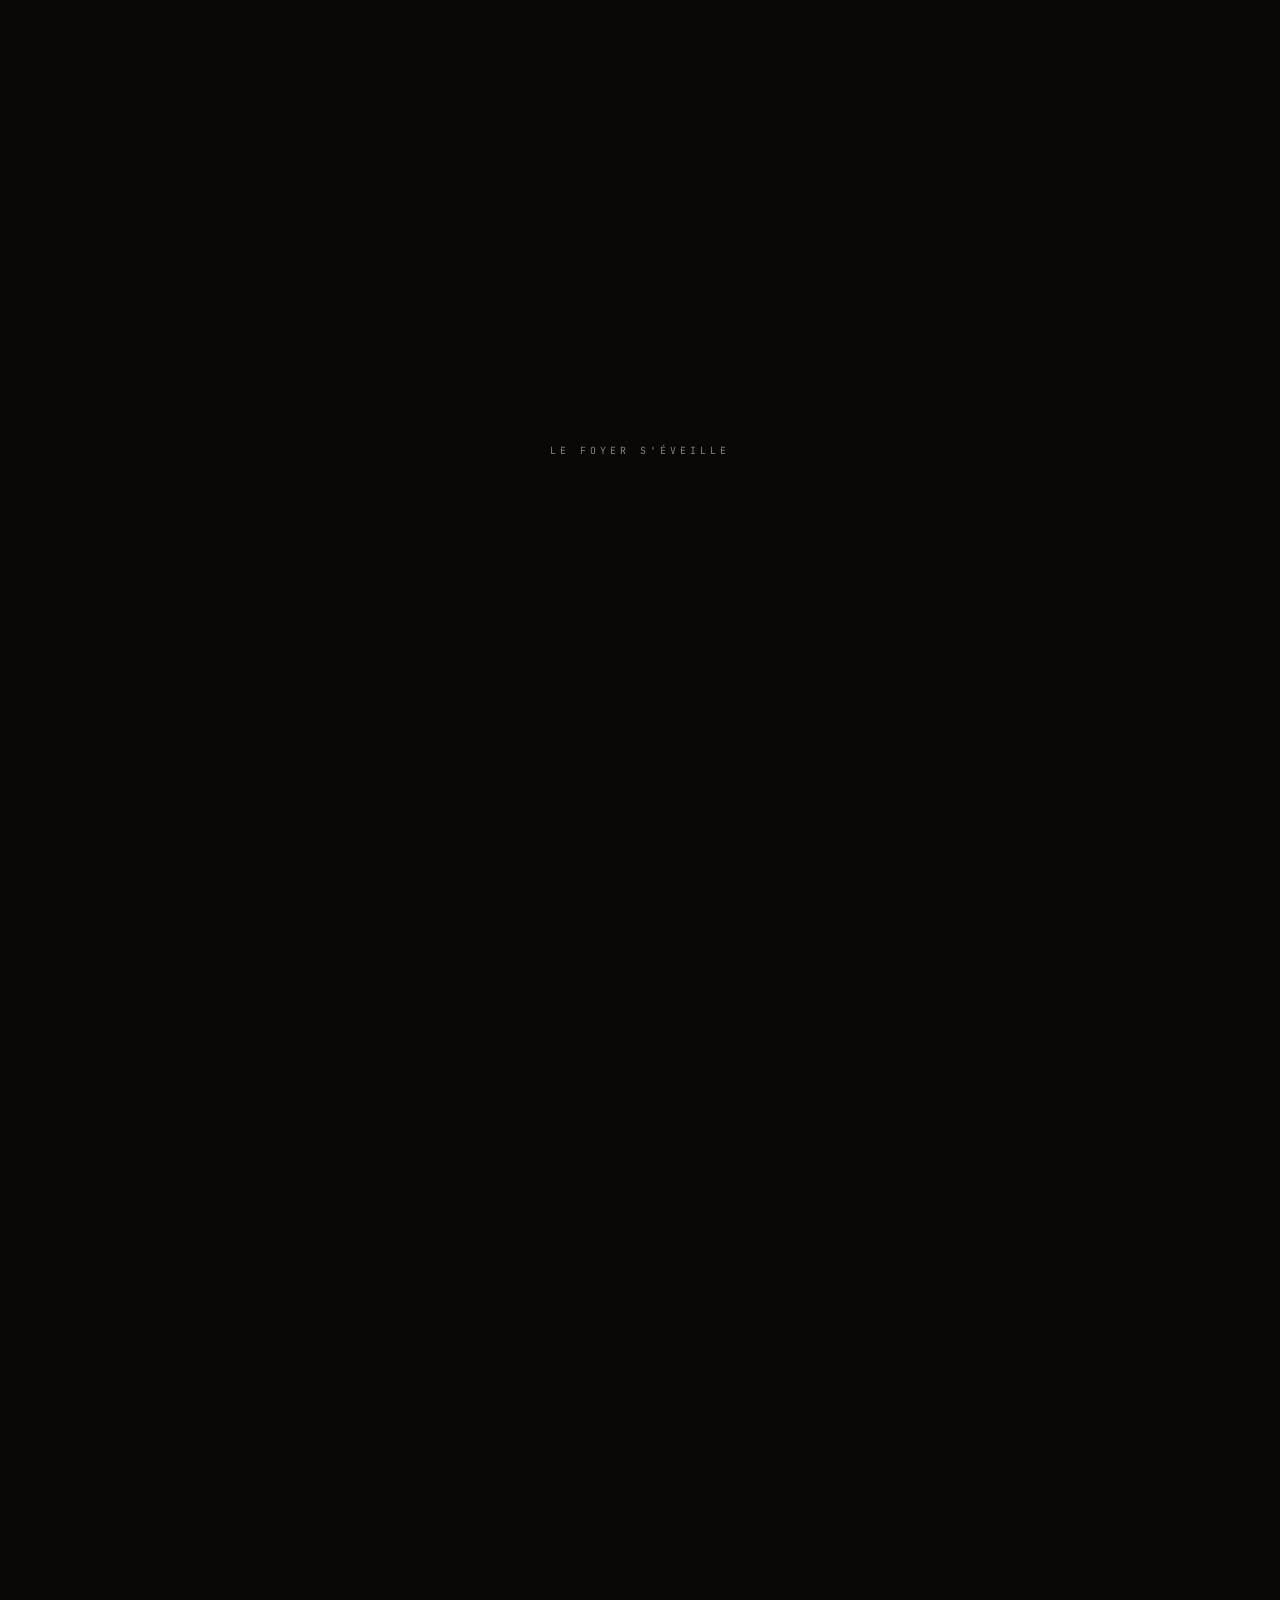
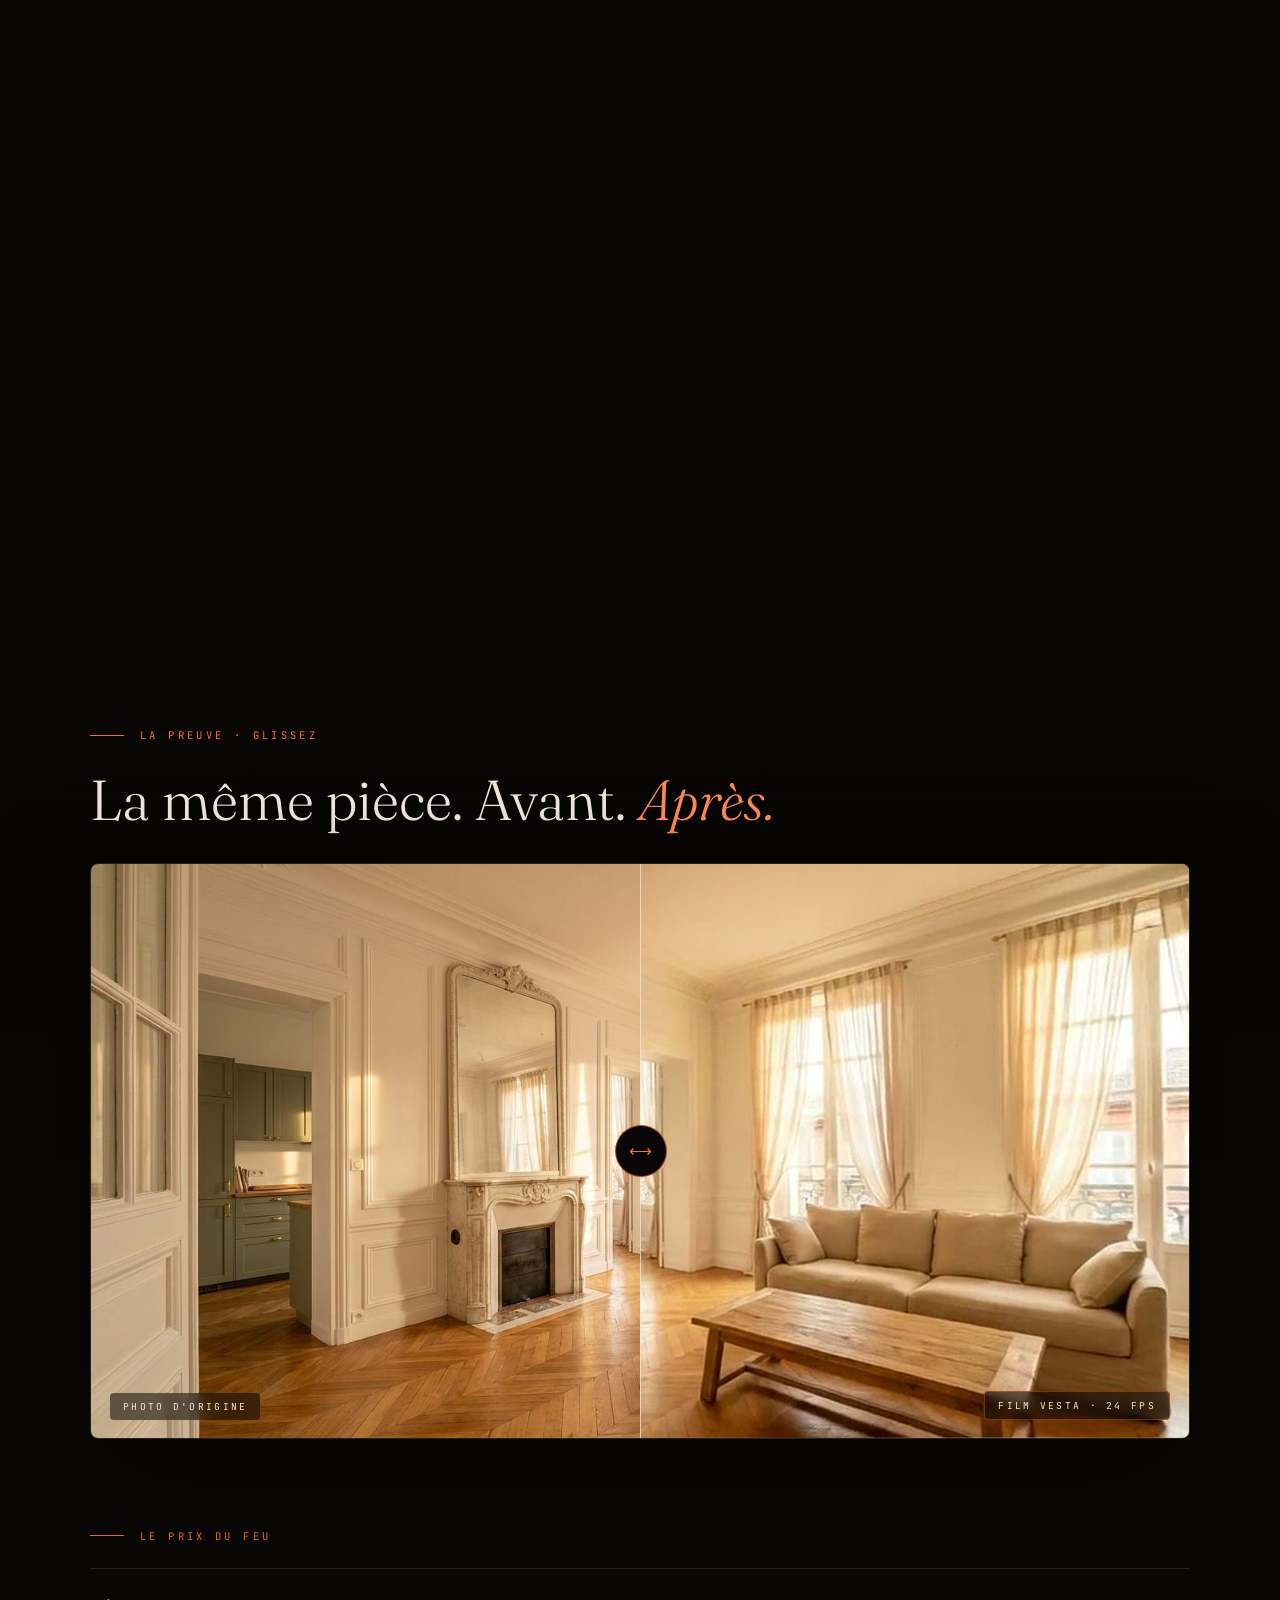
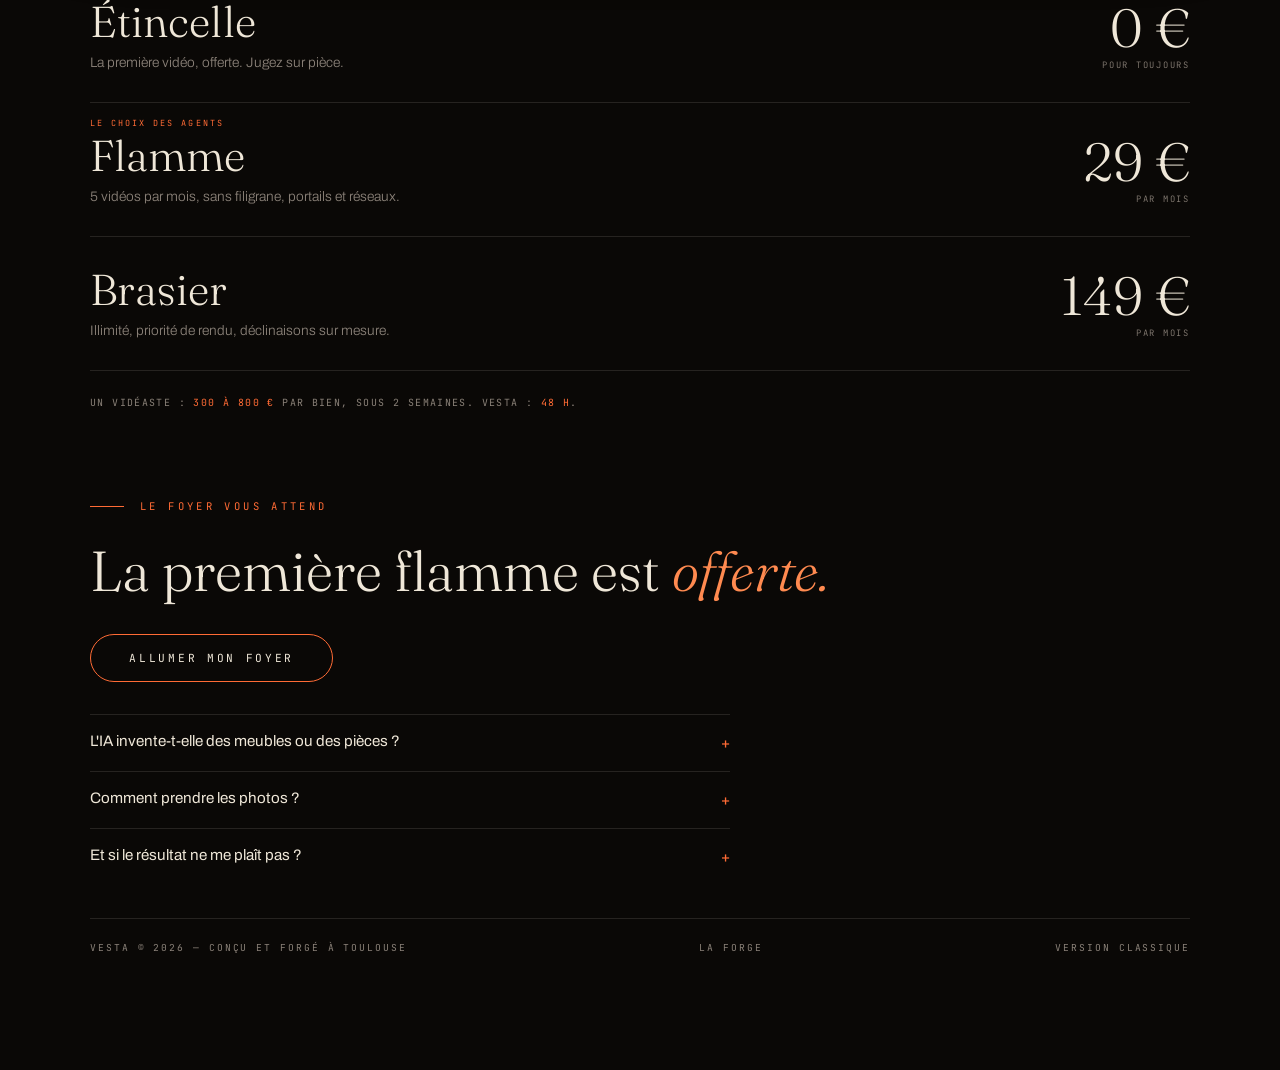
==== commit f6ce599b: "V4 - faille Veo scrubee + respiration" ====
--- a/v4/index.html
+++ b/v4/index.html
@@ -8,7 +8,7 @@
 <meta name="robots" content="noindex">
 <meta name="theme-color" content="#0A0806">
 <link rel="icon" href="data:image/svg+xml,%3Csvg xmlns='http://www.w3.org/2000/svg' viewBox='0 0 32 32'%3E%3Cpath d='M16 2C13 9 8 11 8 18a8 8 0 0 0 16 0c0-4-2-6-3-9-1 3-2 4-3 5 0-4-1-8-2-12z' fill='%23FF6B35'/%3E%3C/svg%3E">
-<link rel="preload" href="terrain.jpg" as="image">
+<link rel="preload" href="faille_poster.jpg" as="image">
 <link rel="preconnect" href="https://fonts.googleapis.com">
 <link rel="preconnect" href="https://fonts.gstatic.com" crossorigin>
 <link href="https://fonts.googleapis.com/css2?family=Fraunces:ital,wght@0,300;0,400;1,300;1,400&family=Archivo:wght@400;500&family=JetBrains+Mono:wght@400&display=swap" rel="stylesheet">
@@ -46,9 +46,8 @@
 #voile.parti{opacity:0;pointer-events:none}
 
 /* ============ LES COUCHES DU MONDE ============ */
-#terre{position:fixed;inset:0;z-index:0;overflow:hidden}
-#terre img{position:absolute;left:50%;top:0;transform:translateX(-50%);
-  width:max(100vw,68vh);height:auto;will-change:transform;user-select:none;pointer-events:none}
+#fond{position:fixed;inset:0;z-index:0;width:100vw;height:100vh;object-fit:cover;
+  background:#0A0806;pointer-events:none}
 #faille{position:fixed;inset:0;z-index:1;width:100vw;height:100vh;pointer-events:none}
 #piste{height:780vh;position:relative;z-index:2}
 
@@ -181,7 +180,9 @@
 <div id="voile">LE FOYER S'ÉVEILLE</div>
 
 <!-- le monde : terrain photoréaliste + faille temps réel -->
-<div id="terre" aria-hidden="true"><img id="carte" src="terrain.jpg" alt=""></div>
+<video id="fond" poster="faille_poster.jpg" muted playsinline preload="auto" aria-hidden="true">
+  <source src="faille_scrub.mp4" type="video/mp4">
+</video>
 <canvas id="faille" aria-hidden="true"></canvas>
 
 <header>
@@ -322,10 +323,11 @@
 </section>
 <script>
 /* =====================================================================
-   LA FAILLE — moteur temps réel
-   Le scroll est la timeline : la pointe de la fracture avance exactement
-   à la vitesse du doigt ; le terrain (photo) panne pour garder la pointe
-   au centre ; la lave vit ; les braises réagissent à la vélocité.
+   LA FAILLE — fond vidéo scrubbé (Veo, all-intra) + vie temps réel
+   1. Le scroll pilote video.currentTime (lissage inertiel au rAF)
+   2. AU REPOS, la lave RESPIRE : micro-oscillation du temps (±0,14 s)
+      -> jamais de frame figée, le monde reste vivant à l'arrêt
+   3. Braises réactives à la vélocité + halo respirant, par-dessus
    ===================================================================== */
 (function () {
   "use strict";
@@ -334,99 +336,46 @@
   var clamp = function (v, a, b) { return Math.max(a, Math.min(b, v)); };
   var smooth = function (t) { return t * t * (3 - 2 * t); };
 
-  /* ---------- bruit 1D déterministe (le tracé est figé, comme un film) ---------- */
-  function hash(n) {
-    var x = Math.sin(n * 127.1 + 311.7) * 43758.5453;
-    return x - Math.floor(x);
-  }
-  function bruit(x) {
-    var i = Math.floor(x), f = x - i;
-    var u = f * f * (3 - 2 * f);
-    return lerp(hash(i), hash(i + 1), u) * 2 - 1;
-  }
-  function fractal(x) {
-    return bruit(x) * 0.6 + bruit(x * 2.7 + 13.7) * 0.28 + bruit(x * 6.1 + 47.2) * 0.12;
-  }
-
-  /* ---------- le monde ---------- */
-  var carte = document.getElementById("carte");
-  var terre = document.getElementById("terre");
+  var fond = document.getElementById("fond");
   var cv = document.getElementById("faille");
   var ctx = cv.getContext("2d");
   var piste = document.getElementById("piste");
   var DPR = Math.min(devicePixelRatio || 1, 1.5);
-  var VW = 0, VH = 0, terH = 0, terW = 0, terX = 0;
-
+  var VW = 0, VH = 0;
   function taille() {
     VW = innerWidth; VH = innerHeight;
     cv.width = VW * DPR; cv.height = VH * DPR;
     cv.style.width = VW + "px"; cv.style.height = VH + "px";
     ctx.setTransform(DPR, 0, 0, DPR, 0, 0);
-    terW = Math.max(VW, VH * 0.68);
-    terH = terW * (7200 / 1280);
-    terX = (VW - terW) / 2;
-    carte.style.width = terW + "px";
   }
   taille();
   addEventListener("resize", taille);
 
-  /* ---------- LE TRACÉ DE LA FAILLE (espace terrain, u/v dans [0,1]) ---------- */
-  var N = 1400;
-  var chemin = [];          // {u, v, j}  j = irrégularité locale
-  for (var i = 0; i <= N; i++) {
-    var v = i / N;
-    var u = 0.5
-      + Math.sin(v * 9.0) * 0.11
-      + Math.sin(v * 21.0 + 1.7) * 0.05
-      + fractal(v * 40.0) * 0.035;
-    chemin.push({ u: u, v: v, j: fractal(v * 160.0) });
-  }
-  /* branches : ancrées le long du chemin, chacune son petit tracé */
-  var branches = [];
-  for (var b = 0; b < 30; b++) {
-    var av = 0.06 + 0.9 * hash(b * 7.3);
-    var idx = Math.round(av * N);
-    var dir = hash(b * 3.1) > 0.5 ? 1 : -1;
-    var lon = 0.02 + hash(b * 11.7) * 0.045;         // longueur en v
-    var pts = [];
-    var steps = 26;
-    for (var s = 0; s <= steps; s++) {
-      var t = s / steps;
-      pts.push({
-        u: chemin[idx].u + dir * t * (0.05 + hash(b * 5.9) * 0.1) + fractal(b * 31 + t * 26) * 0.02 * t,
-        v: av + t * lon * 0.55 + fractal(b * 17 + t * 19) * 0.008,
-      });
-    }
-    branches.push({ av: av, pts: pts, w: 0.35 + hash(b * 13.3) * 0.35 });
-  }
-
-  /* ---------- sprites pré-rendus (zéro shadowBlur en boucle) ---------- */
-  function sprite(taillePx, stops) {
+  /* ---------- sprites pré-rendus ---------- */
+  function sprite(px, stops) {
     var c = document.createElement("canvas");
-    c.width = c.height = taillePx;
+    c.width = c.height = px;
     var g = c.getContext("2d");
-    var grad = g.createRadialGradient(taillePx / 2, taillePx / 2, 0, taillePx / 2, taillePx / 2, taillePx / 2);
+    var grad = g.createRadialGradient(px / 2, px / 2, 0, px / 2, px / 2, px / 2);
     stops.forEach(function (s) { grad.addColorStop(s[0], s[1]); });
     g.fillStyle = grad;
-    g.fillRect(0, 0, taillePx, taillePx);
+    g.fillRect(0, 0, px, px);
     return c;
   }
-  var spGlow = sprite(128, [[0, "rgba(255,190,120,.9)"], [0.3, "rgba(255,120,50,.5)"], [1, "rgba(255,80,20,0)"]]);
+  var spGlow = sprite(160, [[0, "rgba(255,170,100,.5)"], [0.4, "rgba(255,110,45,.22)"], [1, "rgba(255,80,20,0)"]]);
   var spEmber = sprite(48, [[0, "rgba(255,225,175,1)"], [0.35, "rgba(255,140,70,.85)"], [1, "rgba(255,90,30,0)"]]);
 
-  /* ---------- braises (réactives à la vélocité) ---------- */
-  var EMB_MAX = 170;
+  /* ---------- braises ---------- */
+  var EMB_MAX = 160;
   var embers = [];
   function emitEmber(x, y, force) {
     if (embers.length >= EMB_MAX) embers.shift();
     embers.push({
-      x: x + (Math.random() - 0.5) * 14,
-      y: y + (Math.random() - 0.5) * 8,
-      vx: (Math.random() - 0.5) * (18 + force * 50),
-      vy: -(22 + Math.random() * 44) * (1 + force * 1.6),
-      r: 2 + Math.random() * 3.5,
-      vie: 1,
-      dur: 1.4 + Math.random() * 1.8,
+      x: x, y: y,
+      vx: (Math.random() - 0.5) * (16 + force * 46),
+      vy: -(20 + Math.random() * 40) * (1 + force * 1.6),
+      r: 1.8 + Math.random() * 3.2,
+      vie: 1, dur: 1.5 + Math.random() * 1.9,
       ph: Math.random() * 6.28,
     });
   }
@@ -441,112 +390,43 @@
   addEventListener("scroll", calcP, { passive: true });
   calcP();
 
-  /* ---------- conversion terrain -> écran ---------- */
-  var offsetY = 0;
-  function versEcran(u, v) {
-    return { x: terX + u * terW, y: v * terH - offsetY };
-  }
-
-  /* ---------- rendu de la faille ---------- */
-  var TIP_SCREEN = 0.46;     // la pointe vit à 46 % de l'écran
-  var DEB = 0.035, FIN = 0.965;
-
+  /* ---------- le scrub : currentTime = f(scroll) + respiration ---------- */
+  var DUR = 10;
+  fond.addEventListener("loadedmetadata", function () { DUR = fond.duration || 10; });
+  var curT = 0, pretV = false;
+  fond.addEventListener("canplaythrough", function () { pretV = true; }, { once: true });
+
+  function majVideo(t) {
+    var marge = 0.06;
+    var base = lerp(marge, DUR - marge, pS);
+    /* la respiration : uniquement quand le doigt se pose */
+    var calme = 1 - clamp(vel * 26, 0, 1);
+    var souffle = reduceMotion ? 0 : Math.sin(t * 0.8) * 0.14 * smooth(calme);
+    var cible = clamp(base + souffle, 0.02, DUR - 0.02);
+    curT += (cible - curT) * 0.14;
+    if (pretV && Math.abs(fond.currentTime - curT) > 1 / 60) {
+      try { fond.currentTime = curT; } catch (e) {}
+    }
+  }
+
+  /* ---------- la vie par-dessus : halo + braises ---------- */
   function dessine(t, dt) {
     ctx.clearRect(0, 0, VW, VH);
-    var tipV = lerp(DEB, FIN, pS);
-    /* la caméra verrouille la pointe */
-    offsetY = clamp(tipV * terH - VH * TIP_SCREEN, 0, Math.max(0, terH - VH));
-    carte.style.transform = "translateY(" + (-offsetY).toFixed(1) + "px)";
-
-    var boost = clamp(vel * 26, 0, 1);           // 0 = repos, 1 = scroll rapide
+    var boost = clamp(vel * 26, 0, 1);
     ctx.globalCompositeOperation = "lighter";
-
-    /* -- la fissure principale : trois passes (halo, corps, cœur) -- */
-    var iTip = Math.min(N, Math.floor(tipV * N));
-    var passes = [
-      { wMul: 7.0, alpha: 0.05, col: "#ff5a20" },
-      { wMul: 3.2, alpha: 0.1, col: "#ff7a30" },
-      { wMul: 1.0, alpha: 1.0, col: null },      // cœur : couleur par bandes d'âge
-    ];
-    for (var pa = 0; pa < passes.length; pa++) {
-      var P2 = passes[pa];
-      ctx.lineCap = "round";
-      ctx.lineJoin = "round";
-      var seg = 0;
-      while (seg < iTip) {
-        var fin = Math.min(iTip, seg + 46);
-        var vm = chemin[(seg + fin) >> 1].v;
-        var age = clamp((tipV - vm) * 9, 0, 1);                 // 0 pointe -> 1 ancien
-        var scint = 0.82 + 0.18 * Math.sin(t * 2.6 + vm * 90) + boost * 0.25;
-        var largeur = (0.9 + age * 5.2) * (1 + fractal(vm * 70) * 0.25);
-        ctx.beginPath();
-        var deb = true;
-        for (var k = seg; k <= fin; k++) {
-          var pt = versEcran(chemin[k].u + chemin[k].j * 0.004 * (1 - age), chemin[k].v);
-          if (pt.y < -80 || pt.y > VH + 80) { deb = true; continue; }
-          if (deb) { ctx.moveTo(pt.x, pt.y); deb = false; }
-          else ctx.lineTo(pt.x, pt.y);
-        }
-        if (P2.col) {
-          ctx.strokeStyle = P2.col;
-          ctx.globalAlpha = P2.alpha * scint * (0.5 + age * 0.5);
-        } else {
-          /* cœur : blanc-or à la pointe, orange braise en amont, lave qui respire */
-          var chaud = 1 - age;
-          var rr = 255, gg = Math.round(150 + chaud * 90), bb = Math.round(60 + chaud * 130);
-          ctx.strokeStyle = "rgb(" + rr + "," + gg + "," + bb + ")";
-          ctx.globalAlpha = (0.55 + 0.45 * chaud) * scint;
-        }
-        ctx.lineWidth = largeur * P2.wMul;
-        ctx.stroke();
-        seg = fin;
-      }
-    }
-
-    /* -- les branches : chacune se révèle quand la pointe passe son ancre -- */
-    for (var bi = 0; bi < branches.length; bi++) {
-      var br = branches[bi];
-      var prog = clamp((tipV - br.av) / 0.045, 0, 1);
-      if (prog <= 0) continue;
-      var nb = Math.max(2, Math.floor(br.pts.length * smooth(prog)));
-      ctx.beginPath();
-      var d0 = true;
-      for (var k2 = 0; k2 < nb; k2++) {
-        var pt2 = versEcran(br.pts[k2].u, br.pts[k2].v);
-        if (pt2.y < -60 || pt2.y > VH + 60) { d0 = true; continue; }
-        if (d0) { ctx.moveTo(pt2.x, pt2.y); d0 = false; }
-        else ctx.lineTo(pt2.x, pt2.y);
-      }
-      var sc2 = 0.7 + 0.3 * Math.sin(t * 3.1 + bi * 2.2);
-      ctx.strokeStyle = "#ff8a3c";
-      ctx.globalAlpha = 0.55 * sc2 * prog;
-      ctx.lineWidth = 1.5 * br.w * (0.6 + prog);
-      ctx.stroke();
-      ctx.strokeStyle = "#ffd9a0";
-      ctx.globalAlpha = 0.35 * sc2 * prog;
-      ctx.lineWidth = 0.7 * br.w;
-      ctx.stroke();
-    }
-
-    /* -- la pointe : le front vivant -- */
-    var tip = versEcran(chemin[iTip].u, chemin[iTip].v);
-    var pulse = 0.8 + 0.2 * Math.sin(t * 5.2) + boost * 0.8;
-    var gs = 46 * pulse;
-    ctx.globalAlpha = 0.85;
-    ctx.drawImage(spGlow, tip.x - gs / 2, tip.y - gs / 2, gs, gs);
+    /* halo respirant sur le foyer de la faille (centre-bas du cadre Veo) */
+    var pulse = 0.75 + 0.25 * Math.sin(t * 1.7) + boost * 0.7;
+    var gs = VH * 0.62 * pulse;
+    ctx.globalAlpha = 0.34 + boost * 0.3;
+    ctx.drawImage(spGlow, VW * 0.5 - gs / 2, VH * 0.55 - gs / 2, gs, gs);
     ctx.globalAlpha = 1;
-
-    /* -- braises : émission à la pointe, dopée par la vélocité -- */
     if (!reduceMotion) {
-      var taux = (1.4 + boost * 26) * dt;
-      for (var e = 0; e < taux; e++) {
-        if (Math.random() < taux - e || e < Math.floor(taux)) emitEmber(tip.x, tip.y, boost);
-      }
-      if (Math.random() < 0.5 + boost) {
-        var vr = DEB + Math.random() * Math.max(0.001, tipV - DEB);
-        var ir = Math.floor(vr * N);
-        var ptr = versEcran(chemin[ir].u, chemin[ir].v);
-        if (ptr.y > -20 && ptr.y < VH + 20) emitEmber(ptr.x, ptr.y, boost * 0.4);
+      /* émission le long de la bande de la fissure, dopée par la vélocité */
+      var taux = (2.0 + boost * 28) * dt;
+      var n = Math.floor(taux) + (Math.random() < taux % 1 ? 1 : 0);
+      for (var e = 0; e < n; e++) {
+        emitEmber(VW * (0.5 + (Math.random() - 0.5) * 0.2),
+                  VH * (0.3 + Math.random() * 0.6), boost);
       }
       for (var ei = embers.length - 1; ei >= 0; ei--) {
         var em = embers[ei];
@@ -582,8 +462,8 @@
   var chapCur = -1;
   function fen(x, a, b) {
     if (x <= a || x >= b) return 0;
-    var u2 = (x - a) / (b - a);
-    return Math.min(smooth(Math.min(1, u2 / 0.24)), smooth(Math.min(1, (1 - u2) / 0.24)));
+    var u = (x - a) / (b - a);
+    return Math.min(smooth(Math.min(1, u / 0.24)), smooth(Math.min(1, (1 - u) / 0.24)));
   }
   function majChapitres(x) {
     for (var i = 0; i < CHAP.length; i++) {
@@ -608,7 +488,7 @@
     if (cue) cue.style.opacity = x > 0.012 ? "0" : "1";
   }
 
-  /* ---------- boucle maîtresse ---------- */
+  /* ---------- boucle ---------- */
   var last = performance.now();
   function boucle(now) {
     requestAnimationFrame(boucle);
@@ -619,6 +499,7 @@
     var dv = Math.abs(pS - lastP) / Math.max(dt, 0.001);
     vel = lerp(vel, dv, 0.12);
     lastP = pS;
+    majVideo(t);
     dessine(t, dt);
     majChapitres(pS);
   }
@@ -627,8 +508,8 @@
   /* ---------- préloader ---------- */
   var voile = document.getElementById("voile");
   function pret() { voile.classList.add("parti"); setTimeout(function () { voile.remove(); }, 1200); }
-  if (carte.complete) pret();
-  else { carte.addEventListener("load", pret); setTimeout(pret, 6000); }
+  if (fond.readyState >= 3) pret();
+  else { fond.addEventListener("canplaythrough", pret, { once: true }); setTimeout(pret, 7000); }
 
   /* ---------- comparateur ---------- */
   var cadreur = document.getElementById("cadreur");
